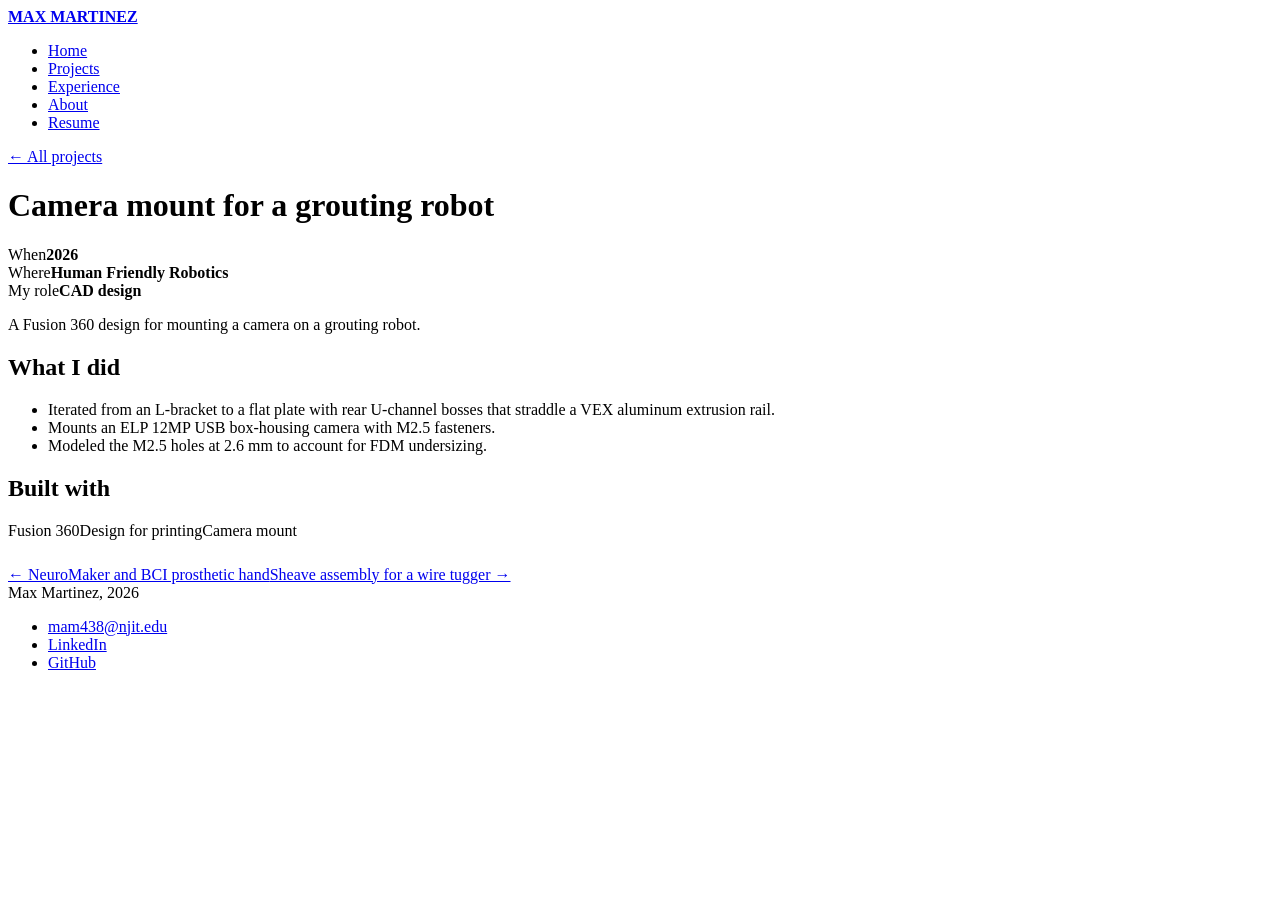
==== camera-mount.html @ 5fd91eed "Add files via upload" ====
<!DOCTYPE html>
<html lang="en">
<head>
<meta charset="utf-8">
<meta name="viewport" content="width=device-width, initial-scale=1">
<title>Camera mount for a grouting robot | Max Martinez</title>
<meta name="description" content="A printed camera mount that clamps onto an aluminum extrusion rail.">
<link rel="preconnect" href="https://fonts.googleapis.com">
<link rel="preconnect" href="https://fonts.gstatic.com" crossorigin>
<link href="https://fonts.googleapis.com/css2?family=Archivo:wdth,wght@100,800;112,700&family=IBM+Plex+Mono:wght@400;500&family=IBM+Plex+Sans:wght@400;500;600&display=swap" rel="stylesheet">
<link rel="stylesheet" href="../style.css">
</head>
<body>
<nav><div class="wrap"><a class="brand" href="../index.html"><strong>MAX MARTINEZ</strong></a><ul><li><a href="../index.html">Home</a></li><li><a href="../projects.html" aria-current="page">Projects</a></li><li><a href="../experience.html">Experience</a></li><li><a href="../about.html">About</a></li><li><a href="../assets/Max_Martinez_Resume.pdf">Resume</a></li></ul></div></nav>
<main class="wrap">
  <div class="page-head"><a class="back" href="../projects.html">&larr; All projects</a><h1>Camera mount for a grouting robot</h1></div>
  <div class="meta"><div><span class="mono">When</span><b>2026</b></div><div><span class="mono">Where</span><b>Human Friendly Robotics</b></div><div><span class="mono">My role</span><b>CAD design</b></div></div>
  <div class="prose">
    <p>A Fusion 360 design for mounting a camera on a grouting robot.</p>
    <h2>What I did</h2>
    <ul><li>Iterated from an L-bracket to a flat plate with rear U-channel bosses that straddle a VEX aluminum extrusion rail.</li><li>Mounts an ELP 12MP USB box-housing camera with M2.5 fasteners.</li><li>Modeled the M2.5 holes at 2.6 mm to account for FDM undersizing.</li></ul>
    <h2>Built with</h2>
    <div class="tags" style="padding-top:0"><span>Fusion 360</span><span>Design for printing</span><span>Camera mount</span></div>
  </div>
  <div style="margin-top:26px"></div>
  <div class="pn"><span><a href="neuromaker-hand.html">&larr; NeuroMaker and BCI prosthetic hand</a></span><span><a href="wire-tugger-sheave.html">Sheave assembly for a wire tugger &rarr;</a></span></div>
</main>
<footer class="sitefoot"><div class="wrap"><span class="mono">Max Martinez, 2026</span><ul><li><a href="mailto:mam438@njit.edu">mam438@njit.edu</a></li><li><a href="https://www.linkedin.com/in/maxm51511">LinkedIn</a></li><li><a href="https://github.com/maxm51511-ship-it">GitHub</a></li></ul></div></footer>
</body>
</html>
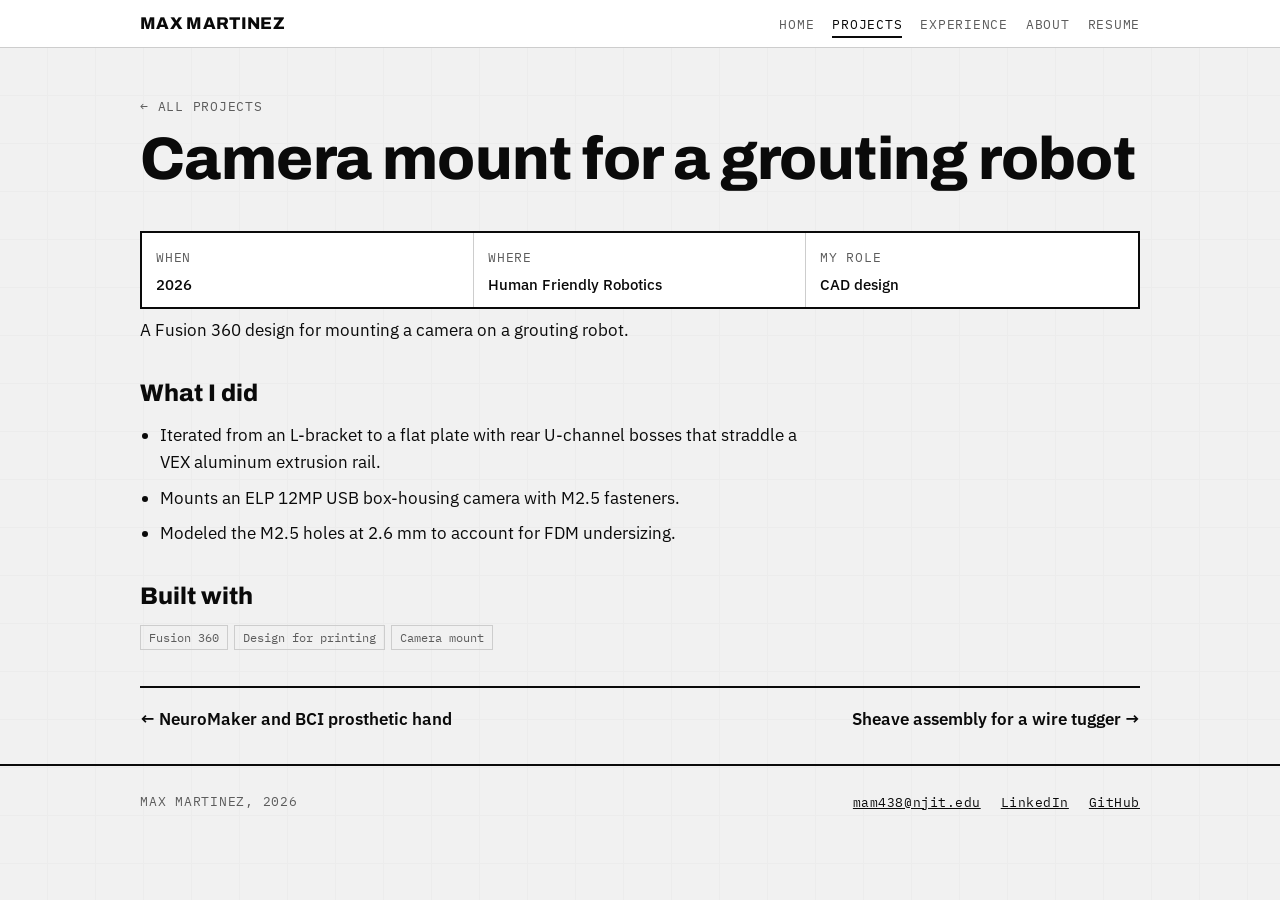
==== commit 7361eef0: "Add files via upload" ====
--- a/camera-mount.html
+++ b/camera-mount.html
@@ -8,12 +8,12 @@
 <link rel="preconnect" href="https://fonts.googleapis.com">
 <link rel="preconnect" href="https://fonts.gstatic.com" crossorigin>
 <link href="https://fonts.googleapis.com/css2?family=Archivo:wdth,wght@100,800;112,700&family=IBM+Plex+Mono:wght@400;500&family=IBM+Plex+Sans:wght@400;500;600&display=swap" rel="stylesheet">
-<link rel="stylesheet" href="../style.css">
+<link rel="stylesheet" href="style.css">
 </head>
 <body>
-<nav><div class="wrap"><a class="brand" href="../index.html"><strong>MAX MARTINEZ</strong></a><ul><li><a href="../index.html">Home</a></li><li><a href="../projects.html" aria-current="page">Projects</a></li><li><a href="../experience.html">Experience</a></li><li><a href="../about.html">About</a></li><li><a href="../assets/Max_Martinez_Resume.pdf">Resume</a></li></ul></div></nav>
+<nav><div class="wrap"><a class="brand" href="index.html"><strong>MAX MARTINEZ</strong></a><ul><li><a href="index.html">Home</a></li><li><a href="projects.html" aria-current="page">Projects</a></li><li><a href="experience.html">Experience</a></li><li><a href="about.html">About</a></li><li><a href="Max_Martinez_Resume.pdf">Resume</a></li></ul></div></nav>
 <main class="wrap">
-  <div class="page-head"><a class="back" href="../projects.html">&larr; All projects</a><h1>Camera mount for a grouting robot</h1></div>
+  <div class="page-head"><a class="back" href="projects.html">&larr; All projects</a><h1>Camera mount for a grouting robot</h1></div>
   <div class="meta"><div><span class="mono">When</span><b>2026</b></div><div><span class="mono">Where</span><b>Human Friendly Robotics</b></div><div><span class="mono">My role</span><b>CAD design</b></div></div>
   <div class="prose">
     <p>A Fusion 360 design for mounting a camera on a grouting robot.</p>
--- a/style.css
+++ b/style.css
@@ -0,0 +1,207 @@
+
+/* Layout idea: an engineering drawing sheet. Title block header, projects as numbered drawings, resume as a revision table. */
+:root {
+  --paper: #f2f2f2;
+  --panel: #ffffff;
+  --ink: #0a0a0a;
+  --muted: #5c5c5c;
+  --line: #cdcdcd;
+  --accent: #0a0a0a;
+  --accent-ink: #ffffff;
+  --display: "Archivo", "Helvetica Neue", Arial, sans-serif;
+  --body: "IBM Plex Sans", system-ui, sans-serif;
+  --mono: "IBM Plex Mono", ui-monospace, Menlo, monospace;
+  color-scheme: light;
+}
+@media (prefers-color-scheme: dark) {
+  :root:not([data-theme="light"]) {
+    --paper: #0a0a0a; --panel: #141414; --ink: #f2f2f2; --muted: #9c9c9c; --line: #2e2e2e; --accent: #f2f2f2; --accent-ink: #0a0a0a;
+    color-scheme: dark;
+  }
+}
+:root[data-theme="dark"] {
+  --paper: #0a0a0a; --panel: #141414; --ink: #f2f2f2; --muted: #9c9c9c; --line: #2e2e2e; --accent: #f2f2f2; --accent-ink: #0a0a0a;
+  color-scheme: dark;
+}
+* { box-sizing: border-box; }
+html { scroll-behavior: smooth; }
+body {
+  margin: 0; background: var(--paper); color: var(--ink);
+  font-family: var(--body); font-size: 17px; line-height: 1.6;
+  background-image: linear-gradient(var(--line) 1px, transparent 1px), linear-gradient(90deg, var(--line) 1px, transparent 1px);
+  background-size: 48px 48px; background-position: -1px -1px;
+  background-attachment: fixed;
+}
+body::before { content: ""; position: fixed; inset: 0; background: var(--paper); opacity: .86; pointer-events: none; z-index: -1; }
+a { color: inherit; }
+a:focus-visible, button:focus-visible { outline: 3px solid var(--accent); outline-offset: 3px; }
+.wrap { max-width: 1040px; margin: 0 auto; padding: 0 20px; }
+.mono { font-family: var(--mono); font-size: 12.5px; letter-spacing: .06em; text-transform: uppercase; color: var(--muted); }
+
+/* nav */
+nav { position: sticky; top: 0; z-index: 5; background: var(--panel); border-bottom: 1px solid var(--line); }
+nav .wrap { display: flex; gap: 8px 22px; align-items: center; justify-content: space-between; flex-wrap: wrap; padding-top: 10px; padding-bottom: 10px; }
+nav strong { font-family: var(--display); font-weight: 800; font-size: 17px; letter-spacing: .02em; }
+nav ul { display: flex; gap: 6px 18px; list-style: none; margin: 0; padding: 0; flex-wrap: wrap; }
+nav ul a { text-decoration: none; font-family: var(--mono); font-size: 12.5px; letter-spacing: .06em; text-transform: uppercase; color: var(--muted); padding: 4px 0; border-bottom: 2px solid transparent; }
+nav ul a:hover { color: var(--ink); border-color: var(--accent); }
+
+/* hero */
+.hero { padding: 56px 0 40px; }
+.sheet { background: var(--panel); border: 2px solid var(--ink); }
+.hero-main { padding: 34px 28px 30px; }
+h1 { font-family: var(--display); font-stretch: 100%; font-weight: 800; font-size: clamp(44px, 9vw, 92px); line-height: .95; margin: 14px 0 18px; letter-spacing: -.01em; text-wrap: balance; }
+h1 span { background: var(--accent); color: var(--accent-ink); padding: 0 .1em; }
+.lede { max-width: 60ch; font-size: 19px; margin: 0 0 24px; }
+.cta { display: flex; flex-wrap: wrap; gap: 10px; }
+.btn { display: inline-block; padding: 10px 18px; border: 2px solid var(--ink); text-decoration: none; font-family: var(--mono); font-size: 13px; letter-spacing: .05em; text-transform: uppercase; font-weight: 500; }
+.btn.primary { background: var(--accent); border-color: var(--accent); color: var(--accent-ink); }
+.btn:hover { transform: translate(-2px, -2px); box-shadow: 3px 3px 0 var(--ink); }
+.titleblock { display: grid; grid-template-columns: repeat(4, 1fr); border-top: 2px solid var(--ink); }
+.titleblock div { padding: 10px 14px; border-right: 1px solid var(--line); }
+.titleblock div:last-child { border-right: 0; }
+.titleblock b { display: block; font-weight: 500; font-size: 15px; line-height: 1.35; margin-top: 2px; }
+
+section { padding: 44px 0; }
+.sec-head { display: flex; align-items: baseline; gap: 14px; margin-bottom: 22px; border-bottom: 2px solid var(--ink); padding-bottom: 8px; }
+.sec-head h2 { font-family: var(--display); font-weight: 800; font-size: clamp(26px, 4vw, 36px); margin: 0; line-height: 1.1; text-wrap: balance; }
+
+/* about */
+.about { display: grid; grid-template-columns: 1.4fr 1fr; gap: 28px; }
+.about p { margin: 0 0 14px; max-width: 62ch; }
+.facts { background: var(--panel); border: 1px solid var(--line); padding: 4px 18px; align-self: start; }
+.facts dl { margin: 0; }
+.facts div { padding: 12px 0; border-bottom: 1px solid var(--line); }
+.facts div:last-child { border-bottom: 0; }
+.facts dt { font-family: var(--mono); font-size: 12px; letter-spacing: .06em; text-transform: uppercase; color: var(--muted); }
+.facts dd { margin: 2px 0 0; font-weight: 500; }
+
+/* projects */
+.grid { display: grid; grid-template-columns: repeat(2, 1fr); gap: 20px; }
+.card { background: var(--panel); border: 1px solid var(--ink); display: flex; flex-direction: column; }
+.card.wide { grid-column: 1 / -1; }
+.card header { display: flex; justify-content: space-between; gap: 12px; padding: 8px 16px; border-bottom: 1px solid var(--ink); background: var(--ink); color: var(--paper); }
+.card header .mono { color: inherit; opacity: .85; }
+.card .body { padding: 18px 18px 20px; display: flex; flex-direction: column; gap: 10px; flex: 1; }
+.card h3 { font-family: var(--display); font-weight: 800; font-size: 25px; line-height: 1.15; margin: 0; }
+.card p { margin: 0; }
+.tags { display: flex; flex-wrap: wrap; gap: 6px; margin-top: auto; padding-top: 6px; }
+.tags span { font-family: var(--mono); font-size: 12px; border: 1px solid var(--line); padding: 2px 8px; color: var(--muted); }
+.badge { display: inline-block; align-self: flex-start; font-family: var(--mono); font-size: 12px; letter-spacing: .05em; text-transform: uppercase; background: var(--accent); color: var(--accent-ink); padding: 2px 8px; font-weight: 500; }
+
+/* resume table */
+.rows { border: 1px solid var(--ink); background: var(--panel); }
+.row { display: grid; grid-template-columns: 190px 1fr; gap: 8px 24px; padding: 20px 20px; border-bottom: 1px solid var(--line); }
+.row:last-child { border-bottom: 0; }
+.row h3 { margin: 0; font-size: 19px; font-weight: 600; line-height: 1.3; }
+.row .org { color: var(--muted); margin: 0 0 8px; }
+.row ul { margin: 0; padding-left: 18px; }
+.row li { margin-bottom: 6px; max-width: 64ch; }
+.skills { display: grid; grid-template-columns: repeat(2, 1fr); gap: 20px; }
+.skills div { background: var(--panel); border: 1px solid var(--line); padding: 16px 18px; }
+.skills h3 { font-family: var(--mono); font-size: 12.5px; letter-spacing: .06em; text-transform: uppercase; color: var(--accent); margin: 0 0 8px; font-weight: 500; }
+.skills p { margin: 0; }
+
+/* contact */
+.contact { background: var(--ink); color: var(--paper); padding: 22px 24px; }
+.contact h2 { font-family: var(--display); font-weight: 800; font-size: clamp(28px, 5vw, 44px); line-height: 1.05; margin: 0 0 10px; text-wrap: balance; }
+.contact p { margin: 0; max-width: 46ch; }
+.contact ul { list-style: none; margin: 0; padding: 0; display: grid; grid-template-columns: repeat(3, 1fr); gap: 10px; }
+.contact a span:first-child { opacity: .7; margin-right: 12px; }
+.contact a { display: flex; justify-content: space-between; gap: 8px; flex-wrap: wrap; padding: 10px 14px; border: 1px solid var(--paper); text-decoration: none; font-family: var(--mono); font-size: 13.5px; }
+.contact a:hover { background: var(--paper); border-color: var(--paper); color: var(--ink); }
+footer { padding: 26px 0 50px; }
+
+@media (max-width: 760px) {
+  .about, .contact ul, .grid, .skills { grid-template-columns: 1fr; }
+  .titleblock { grid-template-columns: 1fr 1fr; }
+  .titleblock div:nth-child(2) { border-right: 0; }
+  .titleblock div:nth-child(-n+2) { border-bottom: 1px solid var(--line); }
+  .row { grid-template-columns: 1fr; gap: 4px; }
+  .hero { padding-top: 32px; }
+}
+@media (prefers-reduced-motion: reduce) { html { scroll-behavior: auto; } .btn:hover { transform: none; } }
+
+/* hero graphic */
+.hero-main { display: grid; grid-template-columns: 1.1fr 1fr; gap: 28px; align-items: center; }
+.plate { margin: 0; border: 1px solid var(--line); background: var(--paper); padding: 8px; }
+.plate .spooltxt { font-family: var(--mono); font-size: 12px; font-weight: 500; fill: #111; letter-spacing: .12em; }
+.plate svg { display: block; width: 100%; height: auto; filter: grayscale(1); }
+.plate .ln, .plate .lead, .plate .dim, .plate .cl, .plate .hub, .plate .track, .plate .tread { fill: none; stroke: var(--ink); stroke-width: 1.6; stroke-linecap: round; stroke-linejoin: round; }
+.plate .fill { fill: var(--panel); }
+.plate .thick { stroke-width: 4; }
+.plate .hub { fill: var(--accent); stroke: var(--ink); }
+.plate .cl { stroke: var(--muted); stroke-width: 1; stroke-dasharray: 14 4 2 4; }
+.plate .lead { stroke: var(--accent); stroke-width: 1.2; }
+.plate .dim { stroke: var(--muted); stroke-width: 1; }
+.plate .track { stroke-width: 1; stroke: var(--muted); }
+.plate .tread { stroke-width: 9; stroke-dasharray: 10 6; stroke: var(--ink); animation: tread 2.4s linear infinite; }
+.plate .spin { animation: spin 6s linear infinite; transform-origin: 0 0; }
+.plate text { font-family: var(--mono); font-size: 11px; fill: var(--ink); letter-spacing: .06em; }
+@keyframes tread { to { stroke-dashoffset: -16; } }
+@keyframes spin { to { transform: rotate(360deg); } }
+@media (prefers-reduced-motion: reduce) { .plate .tread, .plate .spin { animation: none; } }
+
+
+.plate .arrowhead { fill: var(--muted); }
+.plate .layer-bg { fill: var(--accent); }
+.plate .layer-line { stroke: var(--ink); stroke-width: 1; opacity: .4; }
+.plate .part { fill: url(#lay); stroke: var(--ink); stroke-width: 1.6; transform-box: fill-box; transform-origin: 50% 100%; animation: grow 10s linear infinite; }
+.plate .fil { fill: none; stroke: var(--accent); stroke-width: 2.5; stroke-linecap: round; stroke-linejoin: round; }
+.plate .rise { animation: rise 10s linear infinite; }
+.plate .wipe { transform-box: fill-box; transform-origin: 50% 100%; animation: grow 10s linear infinite; }
+.plate .sweep { animation: sweep 1.1s ease-in-out infinite alternate; }
+@keyframes rise { 0% { transform: translateY(0); } 90%, 100% { transform: translateY(-90px); } }
+@keyframes grow { 0% { transform: scaleY(.02); } 90%, 100% { transform: scaleY(1); } }
+@keyframes sweep { from { transform: translateX(-36px); } to { transform: translateX(36px); } }
+@media (prefers-reduced-motion: reduce) { .plate .part, .plate .wipe, .plate .sweep { animation: none; } .plate .rise { animation: none; transform: translateY(-90px); } }
+
+/* project list */
+.plist { list-style: none; margin: 0; padding: 0; border: 1px solid var(--ink); background: var(--panel); }
+.plist li { display: grid; grid-template-columns: 150px 1fr; gap: 6px 24px; padding: 18px 20px; border-bottom: 1px solid var(--line); }
+.plist li:last-child { border-bottom: 0; }
+.plist h3 { font-family: var(--display); font-weight: 800; font-size: 21px; line-height: 1.25; margin: 0 0 4px; }
+.plist p { margin: 0; max-width: 66ch; color: var(--muted); }
+.plist .badge { font-style: normal; margin-left: 8px; vertical-align: 2px; }
+@media (max-width: 760px) { .hero-main { grid-template-columns: 1fr; } .plist li { grid-template-columns: 1fr; } }
+
+/* multi-page additions */
+nav .brand { text-decoration: none; }
+nav ul a[aria-current="page"] { color: var(--ink); border-color: var(--ink); }
+.page-head { padding: 44px 0 10px; }
+.page-head h1 { font-size: clamp(34px, 6vw, 60px); margin: 10px 0 10px; line-height: 1; }
+.page-head p { max-width: 62ch; margin: 0; color: var(--muted); }
+.back { font-family: var(--mono); font-size: 12.5px; letter-spacing: .06em; text-transform: uppercase; text-decoration: none; color: var(--muted); }
+.back:hover { color: var(--ink); }
+.meta { display: grid; grid-template-columns: repeat(3, 1fr); border: 2px solid var(--ink); background: var(--panel); margin: 22px 0 8px; }
+.meta div { padding: 10px 14px; border-right: 1px solid var(--line); }
+.meta div:last-child { border-right: 0; }
+.meta b { display: block; font-weight: 500; font-size: 15px; margin-top: 2px; }
+.prose { max-width: 66ch; }
+.prose h2 { font-family: var(--display); font-weight: 800; font-size: 24px; margin: 30px 0 10px; }
+.prose p { margin: 0 0 14px; }
+.prose ul { padding-left: 20px; margin: 0 0 14px; }
+.prose li { margin-bottom: 8px; }
+.gallery { display: grid; grid-template-columns: repeat(2, 1fr); gap: 16px; margin: 8px 0 18px; }
+.gallery figure { margin: 0; border: 1px solid var(--ink); background: var(--panel); padding: 6px; }
+.gallery img { display: block; width: 100%; height: auto; }
+.gallery figcaption { font-family: var(--mono); font-size: 12px; letter-spacing: .04em; color: var(--muted); padding: 6px 2px 2px; }
+.pn { display: flex; justify-content: space-between; gap: 12px; flex-wrap: wrap; margin-top: 36px; padding-top: 18px; border-top: 2px solid var(--ink); }
+.pn a { text-decoration: none; font-weight: 600; }
+.pn a:hover { text-decoration: underline; }
+.picks { display: grid; grid-template-columns: repeat(3, 1fr); gap: 16px; }
+.pick { background: var(--panel); border: 1px solid var(--ink); text-decoration: none; display: flex; flex-direction: column; }
+.pick:hover { transform: translate(-2px,-2px); box-shadow: 3px 3px 0 var(--ink); }
+.pick img { display: block; width: 100%; height: 150px; object-fit: cover; border-bottom: 1px solid var(--ink); }
+.pick .pb { padding: 14px 16px 16px; display: flex; flex-direction: column; gap: 6px; flex: 1; }
+.pick h3 { font-family: var(--display); font-weight: 800; font-size: 20px; line-height: 1.2; margin: 0; }
+.pick p { margin: 0; color: var(--muted); font-size: 15px; }
+.plist li a { text-decoration: none; }
+.plist li a h3 { text-decoration: underline; text-decoration-color: var(--line); text-underline-offset: 4px; }
+.plist li a:hover h3 { text-decoration-color: var(--ink); }
+.plist .tags { margin-top: 10px; }
+.sitefoot { border-top: 2px solid var(--ink); padding: 22px 0 46px; margin-top: 30px; }
+.sitefoot .wrap { display: flex; flex-wrap: wrap; gap: 10px 22px; justify-content: space-between; align-items: center; }
+.sitefoot ul { list-style: none; display: flex; flex-wrap: wrap; gap: 8px 20px; margin: 0; padding: 0; }
+.sitefoot a { font-family: var(--mono); font-size: 13px; letter-spacing: .04em; }
+@media (max-width: 760px) { .meta, .picks, .gallery { grid-template-columns: 1fr; } .meta div { border-right: 0; border-bottom: 1px solid var(--line); } .meta div:last-child { border-bottom: 0; } }
